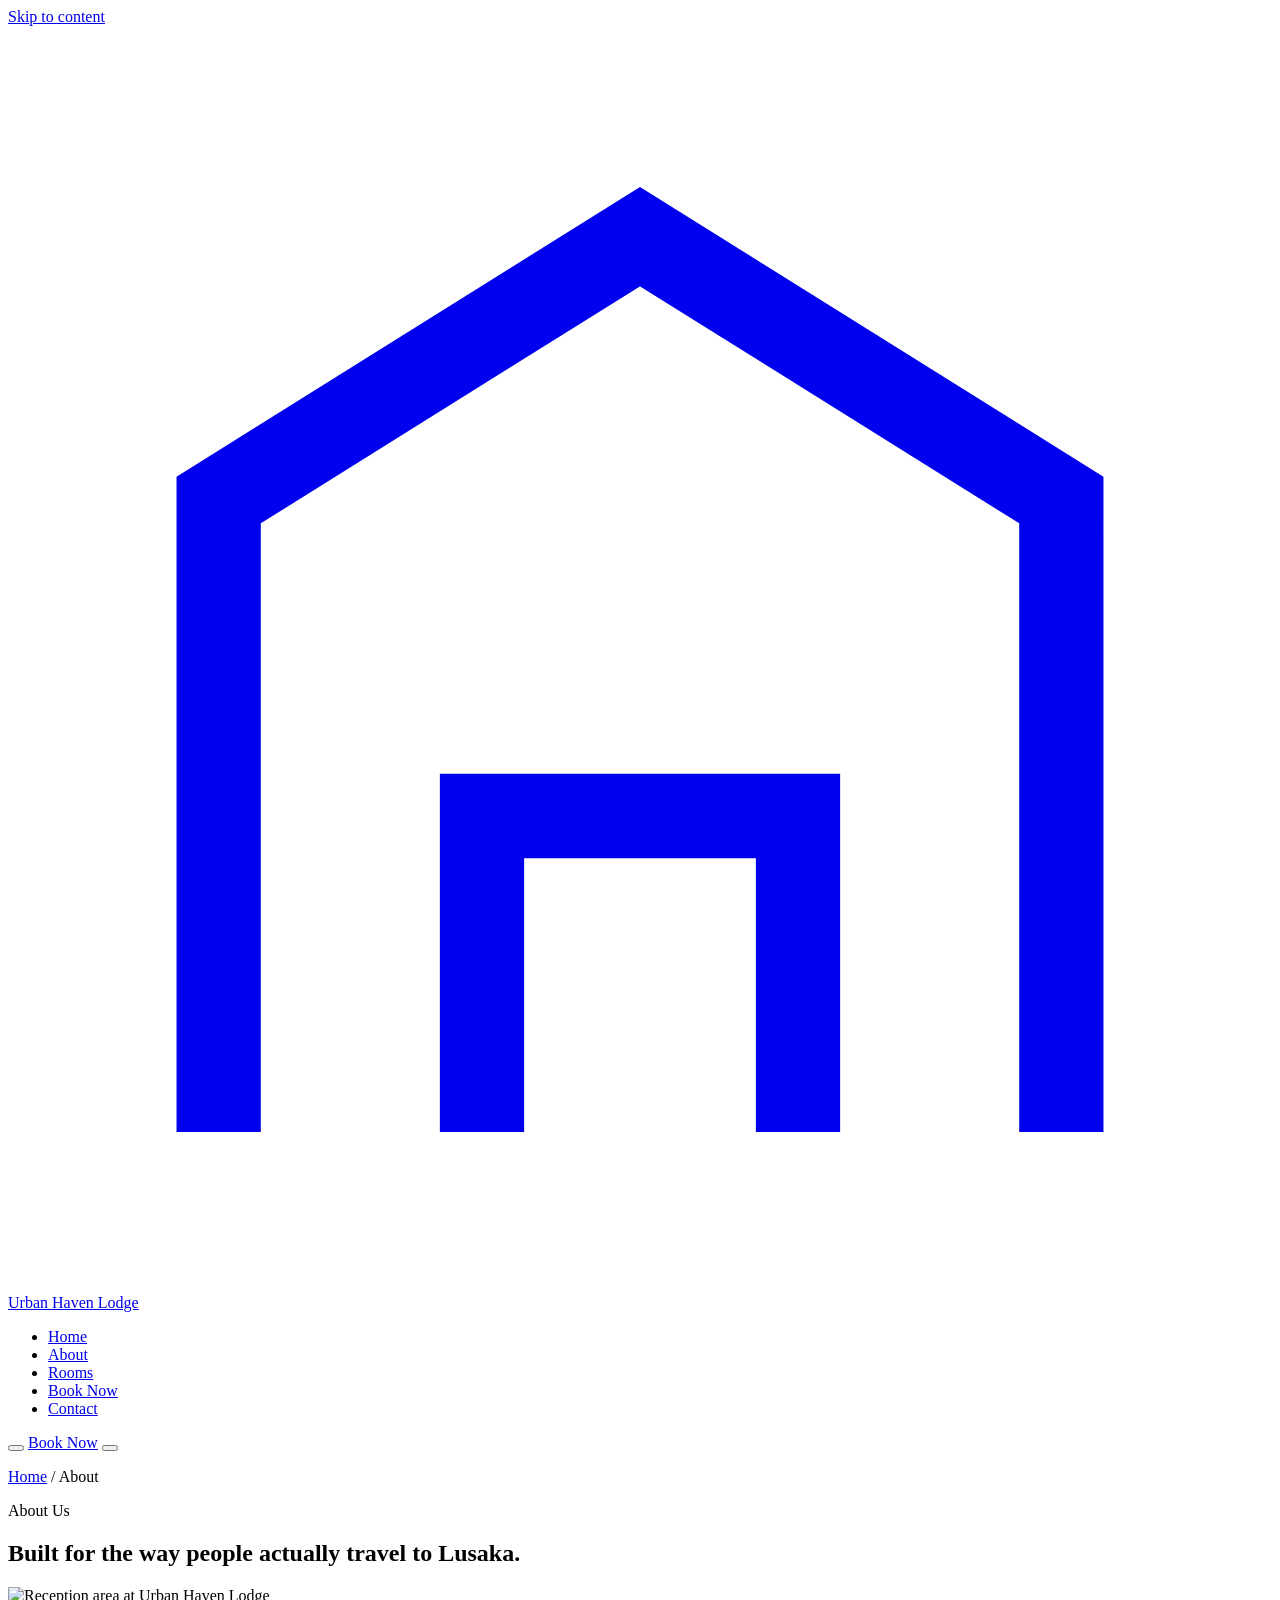
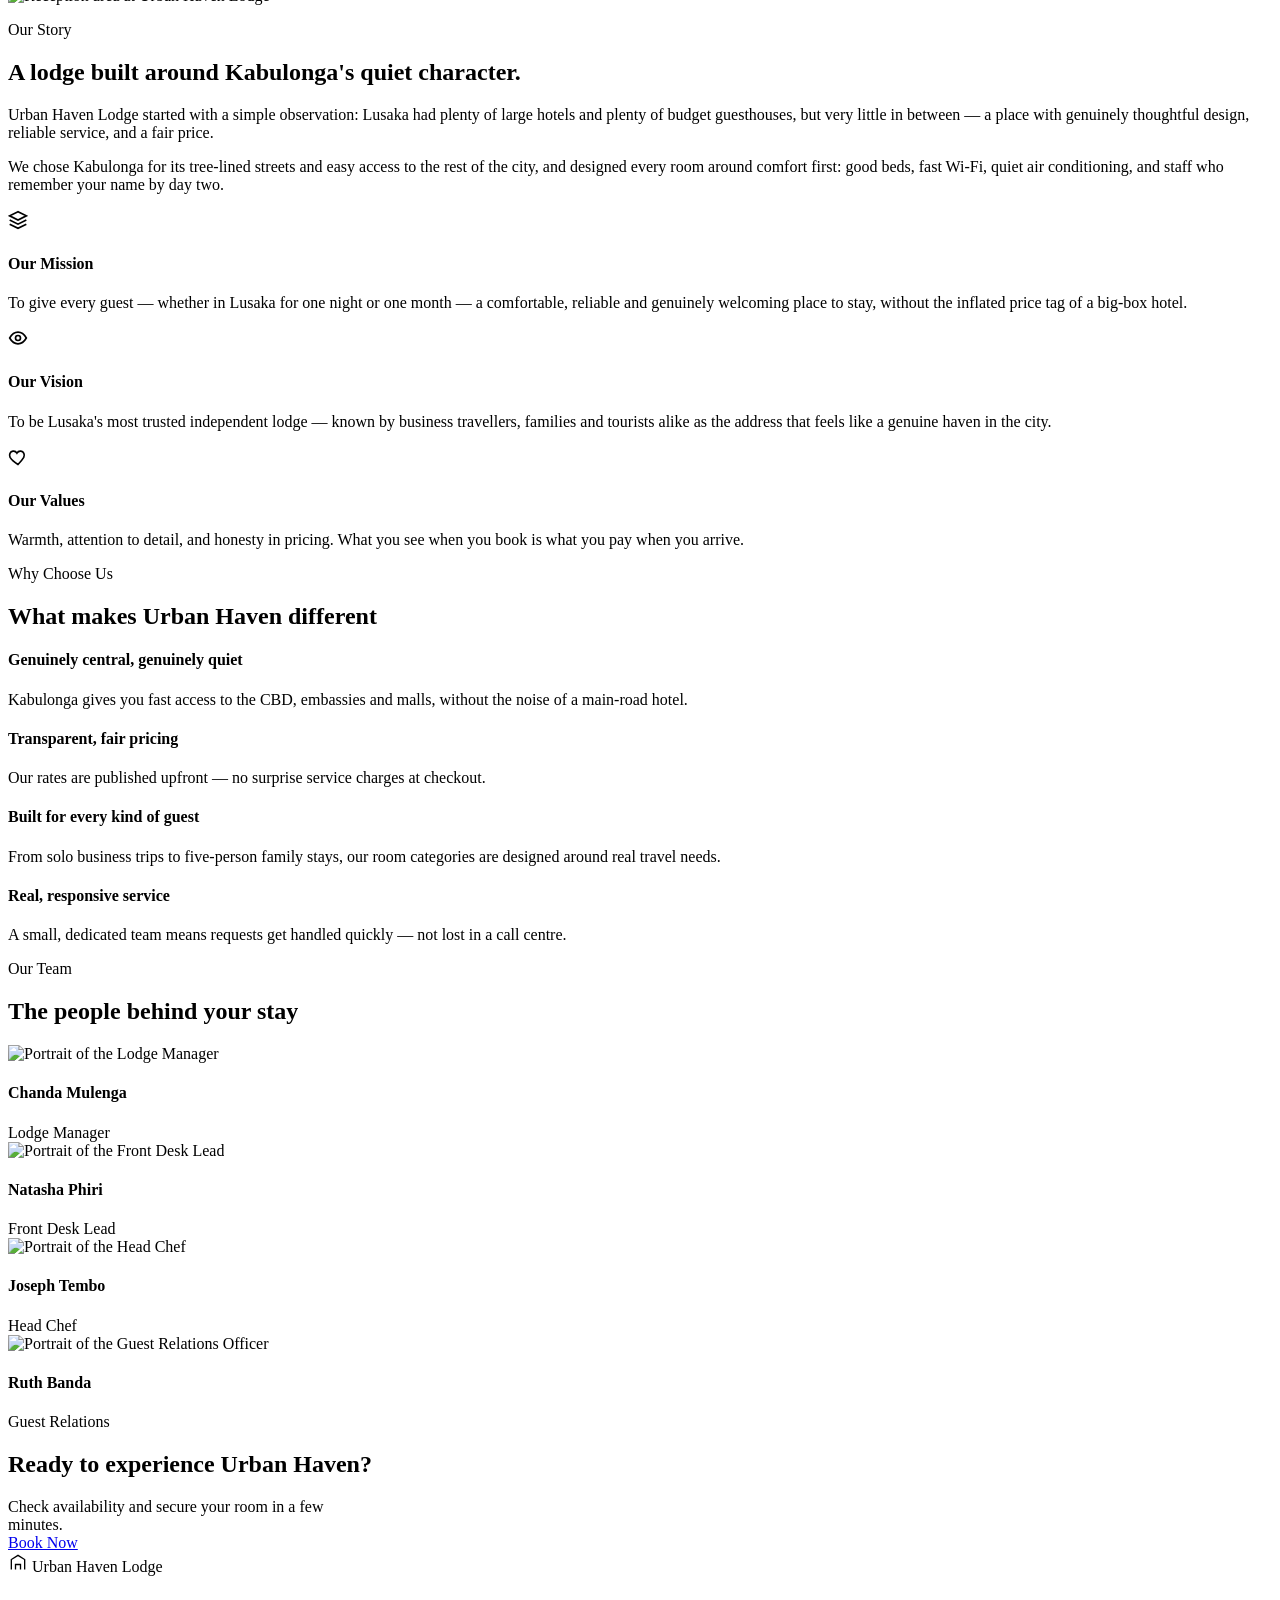
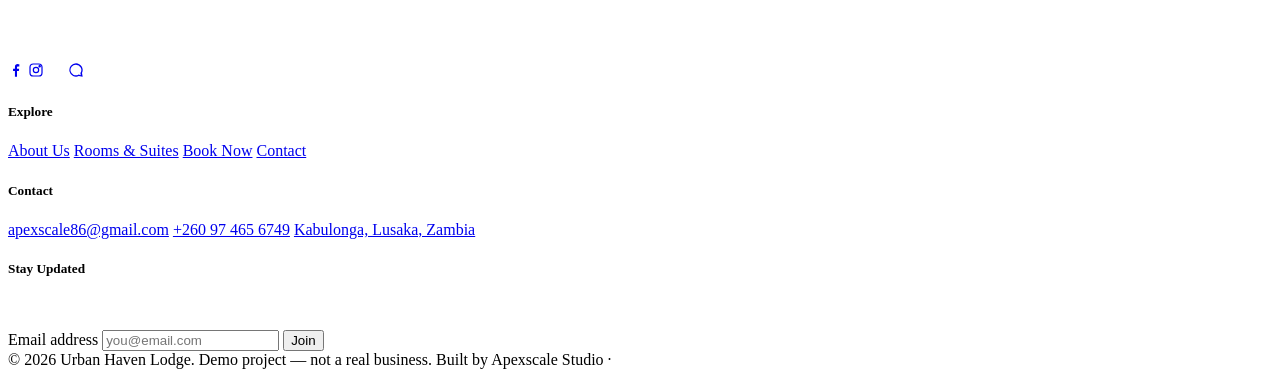
==== about.html @ 62dd9a3d "Add files via upload" ====
<!DOCTYPE html>
<html>

<head>
  <meta charset="UTF-8">
  <meta name="viewport" content="width=device-width, initial-scale=1">
  <title></title>
</head>

<body>
  
</body>

</html>
<!DOCTYPE html>
<html lang="en">
<head>
<meta charset="UTF-8">
<meta name="viewport" content="width=device-width, initial-scale=1.0">
<title>About Urban Haven Lodge — Our Story, Mission &amp; Team</title>
<meta name="description" content="Learn about Urban Haven Lodge's story, mission and the team behind our Kabulonga, Lusaka city lodge.">
<link rel="preconnect" href="https://fonts.googleapis.com">
<link href="https://fonts.googleapis.com/css2?family=Fraunces:opsz,wght@9..144,500;9..144,600;9..144,700&family=Inter:wght@400;500;600;700&family=JetBrains+Mono:wght@500&display=swap" rel="stylesheet">
<link rel="stylesheet" href="assets/css/style.css">
</head>
<body>
<div class="page-loader"><div class="loader-mark" aria-hidden="true"></div></div>
<a class="skip-link" href="#main">Skip to content</a>

<header class="site-header">
  <nav class="nav" aria-label="Primary">
    <a href="index.html" class="brand">
      <span class="brand-mark" aria-hidden="true"><svg viewBox="0 0 24 24" fill="none" stroke="currentColor" stroke-width="1.6"><path d="M4 21V9l8-5 8 5v12"/><path d="M9 21v-6h6v6"/></svg></span>
      Urban Haven Lodge
    </a>
    <ul class="nav-links" id="nav-links">
      <li><a href="index.html">Home</a></li>
      <li><a href="about.html" class="active">About</a></li>
      <li><a href="rooms.html">Rooms</a></li>
      <li><a href="booking.html">Book Now</a></li>
      <li><a href="contact.html">Contact</a></li>
    </ul>
    <div class="nav-actions">
      <button class="theme-toggle" aria-label="Toggle dark mode"></button>
      <a href="booking.html" class="btn btn-gold btn-sm">Book Now</a>
      <button class="nav-toggle" aria-label="Toggle menu" aria-expanded="false"></button>
    </div>
  </nav>
</header>

<main id="main">

  <section class="page-hero">
    <div class="container">
      <p class="breadcrumb"><a href="index.html">Home</a> / About</p>
      <p class="eyebrow">About Us</p>
      <h1>Built for the way people actually travel to Lusaka.</h1>
    </div>
  </section>

  <section class="section">
    <div class="container split">
      <img src="https://images.unsplash.com/photo-1611892440504-42a792e24d32?q=80&w=1200&auto=format&fit=crop" alt="Reception area at Urban Haven Lodge" loading="lazy">
      <div>
        <p class="eyebrow">Our Story</p>
        <h2>A lodge built around Kabulonga's quiet character.</h2>
        <div class="rule"></div>
        <p>Urban Haven Lodge started with a simple observation: Lusaka had plenty of large hotels and plenty of budget guesthouses, but very little in between — a place with genuinely thoughtful design, reliable service, and a fair price.</p>
        <p>We chose Kabulonga for its tree-lined streets and easy access to the rest of the city, and designed every room around comfort first: good beds, fast Wi-Fi, quiet air conditioning, and staff who remember your name by day two.</p>
      </div>
    </div>
  </section>

  <section class="section section-alt">
    <div class="container">
      <div class="grid-3">
        <div class="card-panel">
          <div class="amenity-icon"><svg width="20" height="20" viewBox="0 0 24 24" fill="none" stroke="currentColor" stroke-width="2"><path d="M12 2 2 7l10 5 10-5-10-5zM2 17l10 5 10-5M2 12l10 5 10-5"/></svg></div>
          <h4>Our Mission</h4>
          <p>To give every guest — whether in Lusaka for one night or one month — a comfortable, reliable and genuinely welcoming place to stay, without the inflated price tag of a big-box hotel.</p>
        </div>
        <div class="card-panel">
          <div class="amenity-icon"><svg width="20" height="20" viewBox="0 0 24 24" fill="none" stroke="currentColor" stroke-width="2"><circle cx="12" cy="12" r="3"/><path d="M2 12s4-7 10-7 10 7 10 7-4 7-10 7-10-7-10-7z"/></svg></div>
          <h4>Our Vision</h4>
          <p>To be Lusaka's most trusted independent lodge — known by business travellers, families and tourists alike as the address that feels like a genuine haven in the city.</p>
        </div>
        <div class="card-panel">
          <div class="amenity-icon"><svg width="20" height="20" viewBox="0 0 24 24" fill="none" stroke="currentColor" stroke-width="2"><path d="M12 21s-7-4.35-9.5-8.5C.9 9 2.6 5.5 6 5c2-.3 3.7.8 4.7 2.4C11.7 5.8 13.4 4.7 15.4 5c3.4.5 5.1 4 3.5 7.5C16.4 16.65 12 21 12 21z"/></svg></div>
          <h4>Our Values</h4>
          <p>Warmth, attention to detail, and honesty in pricing. What you see when you book is what you pay when you arrive.</p>
        </div>
      </div>
    </div>
  </section>

  <section class="section">
    <div class="container">
      <div class="section-head center">
        <p class="eyebrow">Why Choose Us</p>
        <h2>What makes Urban Haven different</h2>
      </div>
      <div class="value-list">
        <div class="amenity-item">
          <h4>Genuinely central, genuinely quiet</h4>
          <p>Kabulonga gives you fast access to the CBD, embassies and malls, without the noise of a main-road hotel.</p>
        </div>
        <div class="amenity-item">
          <h4>Transparent, fair pricing</h4>
          <p>Our rates are published upfront — no surprise service charges at checkout.</p>
        </div>
        <div class="amenity-item">
          <h4>Built for every kind of guest</h4>
          <p>From solo business trips to five-person family stays, our room categories are designed around real travel needs.</p>
        </div>
        <div class="amenity-item">
          <h4>Real, responsive service</h4>
          <p>A small, dedicated team means requests get handled quickly — not lost in a call centre.</p>
        </div>
      </div>
    </div>
  </section>

  <section class="section section-alt">
    <div class="container">
      <div class="section-head center">
        <p class="eyebrow">Our Team</p>
        <h2>The people behind your stay</h2>
      </div>
      <div class="grid-4">
        <div class="staff-card">
          <img class="staff-photo" src="https://images.unsplash.com/photo-1573496359142-b8d87734a5a2?q=80&w=500&auto=format&fit=crop" alt="Portrait of the Lodge Manager" loading="lazy">
          <h4>Chanda Mulenga</h4>
          <div class="staff-role">Lodge Manager</div>
        </div>
        <div class="staff-card">
          <img class="staff-photo" src="https://images.unsplash.com/photo-1580489944761-15a19d654956?q=80&w=500&auto=format&fit=crop" alt="Portrait of the Front Desk Lead" loading="lazy">
          <h4>Natasha Phiri</h4>
          <div class="staff-role">Front Desk Lead</div>
        </div>
        <div class="staff-card">
          <img class="staff-photo" src="https://images.unsplash.com/photo-1568602471122-7832951cc4c5?q=80&w=500&auto=format&fit=crop" alt="Portrait of the Head Chef" loading="lazy">
          <h4>Joseph Tembo</h4>
          <div class="staff-role">Head Chef</div>
        </div>
        <div class="staff-card">
          <img class="staff-photo" src="https://images.unsplash.com/photo-1544005313-94ddf0286df2?q=80&w=500&auto=format&fit=crop" alt="Portrait of the Guest Relations Officer" loading="lazy">
          <h4>Ruth Banda</h4>
          <div class="staff-role">Guest Relations</div>
        </div>
      </div>
    </div>
  </section>

  <section class="section">
    <div class="container text-center">
      <h2>Ready to experience Urban Haven?</h2>
      <p style="max-width:44ch; margin:0 auto var(--space-4);">Check availability and secure your room in a few minutes.</p>
      <a href="booking.html" class="btn btn-gold">Book Now</a>
    </div>
  </section>

</main>

<footer class="site-footer">
  <div class="container">
    <div class="footer-grid">
      <div>
        <div class="brand" style="margin-bottom:1rem;">
          <span class="brand-mark" aria-hidden="true"><svg viewBox="0 0 24 24" fill="none" stroke="currentColor" stroke-width="1.6" width="20" height="20"><path d="M4 21V9l8-5 8 5v12"/><path d="M9 21v-6h6v6"/></svg></span>
          Urban Haven Lodge
        </div>
        <p style="color:rgba(255,255,255,0.65); max-width:32ch;">A modern, elegant city lodge in Kabulonga, Lusaka — built for every kind of traveller.</p>
        <div class="social-row" aria-label="Social media">
          <a href="#" aria-label="Facebook"><svg width="16" height="16" viewBox="0 0 24 24" fill="currentColor"><path d="M13.5 22v-8.4h2.8l.4-3.3h-3.2V8.2c0-.95.27-1.6 1.63-1.6H17V3.5A22 22 0 0 0 14.5 3c-2.44 0-4.1 1.49-4.1 4.22V10.3H7.6v3.3h2.8V22h3.1z"/></svg></a>
          <a href="#" aria-label="Instagram"><svg width="16" height="16" viewBox="0 0 24 24" fill="none" stroke="currentColor" stroke-width="1.8"><rect x="3" y="3" width="18" height="18" rx="5"/><circle cx="12" cy="12" r="4"/><circle cx="17.5" cy="6.5" r="1"/></svg></a>
          <a href="#" aria-label="X (Twitter)"><svg width="16" height="16" viewBox="0 0 24 24" fill="currentColor"><path d="M4 4l16 16M20 4L4 20"/></svg></a>
          <a href="https://wa.me/260974656749" aria-label="WhatsApp"><svg width="16" height="16" viewBox="0 0 24 24" fill="currentColor"><path d="M12 2a10 10 0 1 0 4.2 19.1L22 22l-1-5.6A10 10 0 0 0 12 2zm0 2a8 8 0 0 1 6.8 12.2l-.2.3.6 3.2-3.3-.9-.3.2A8 8 0 1 1 12 4z"/></svg></a>
        </div>
      </div>
      <div>
        <h5>Explore</h5>
        <a href="about.html">About Us</a>
        <a href="rooms.html">Rooms &amp; Suites</a>
        <a href="booking.html">Book Now</a>
        <a href="contact.html">Contact</a>
      </div>
      <div>
        <h5>Contact</h5>
        <a href="mailto:apexscale86@gmail.com">apexscale86@gmail.com</a>
        <a href="tel:+260974656749">+260 97 465 6749</a>
        <a href="#">Kabulonga, Lusaka, Zambia</a>
      </div>
      <div>
        <h5>Stay Updated</h5>
        <p style="color:rgba(255,255,255,0.65); font-size:0.9rem;">Offers and lodge news, occasionally.</p>
        <form class="newsletter-form">
          <label class="hidden" for="newsletter-email">Email address</label>
          <input id="newsletter-email" type="email" name="email" placeholder="you@email.com" required>
          <button type="submit" class="btn btn-gold btn-sm">Join</button>
        </form>
      </div>
    </div>
    <div class="footer-bottom">
      <span>&copy; 2026 Urban Haven Lodge. Demo project — not a real business.</span>
      <span>Built by Apexscale Studio · <a href="admin.html" style="color:rgba(255,255,255,0.5);">Staff Login</a></span>
    </div>
  </div>
</footer>

<script src="https://cdn.jsdelivr.net/npm/@supabase/supabase-js@2/dist/umd/supabase.js"></script>
<script src="assets/js/data-store.js"></script>
<script src="assets/js/main.js"></script>
</body>
</html>
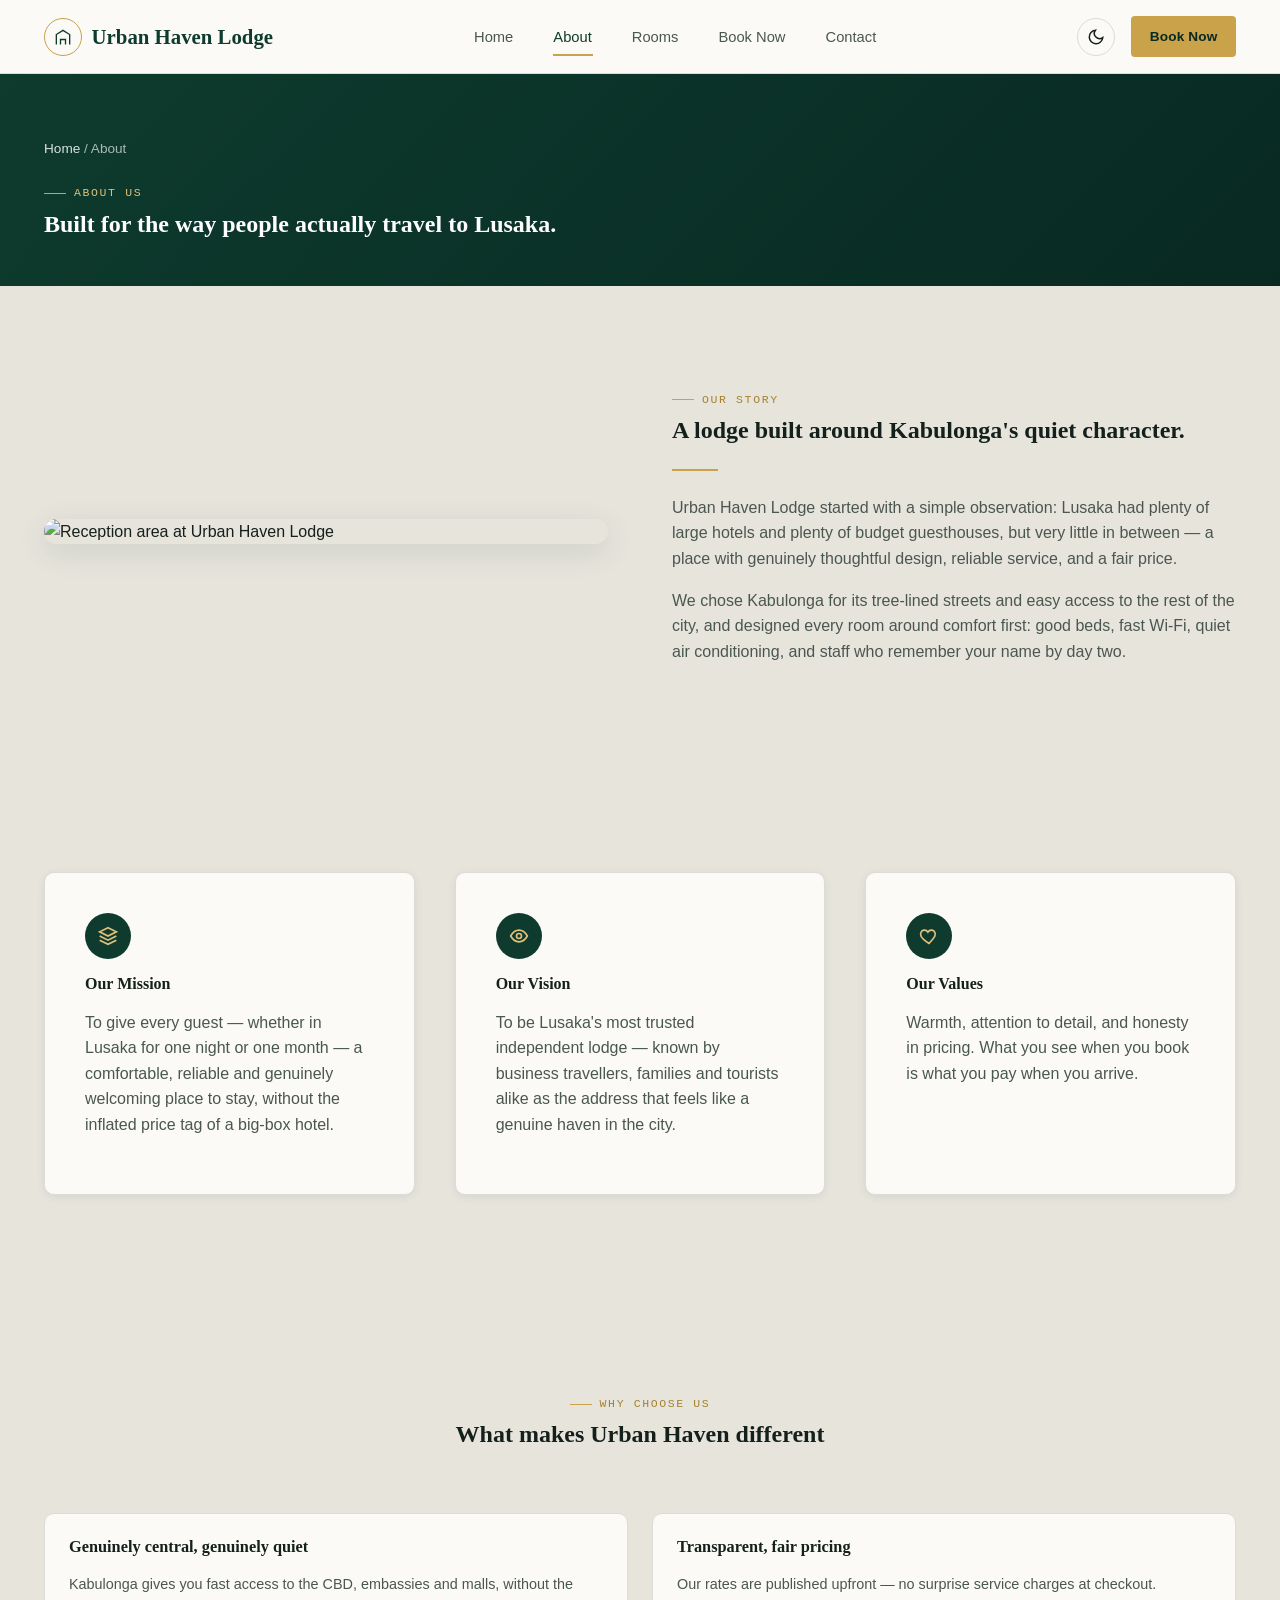
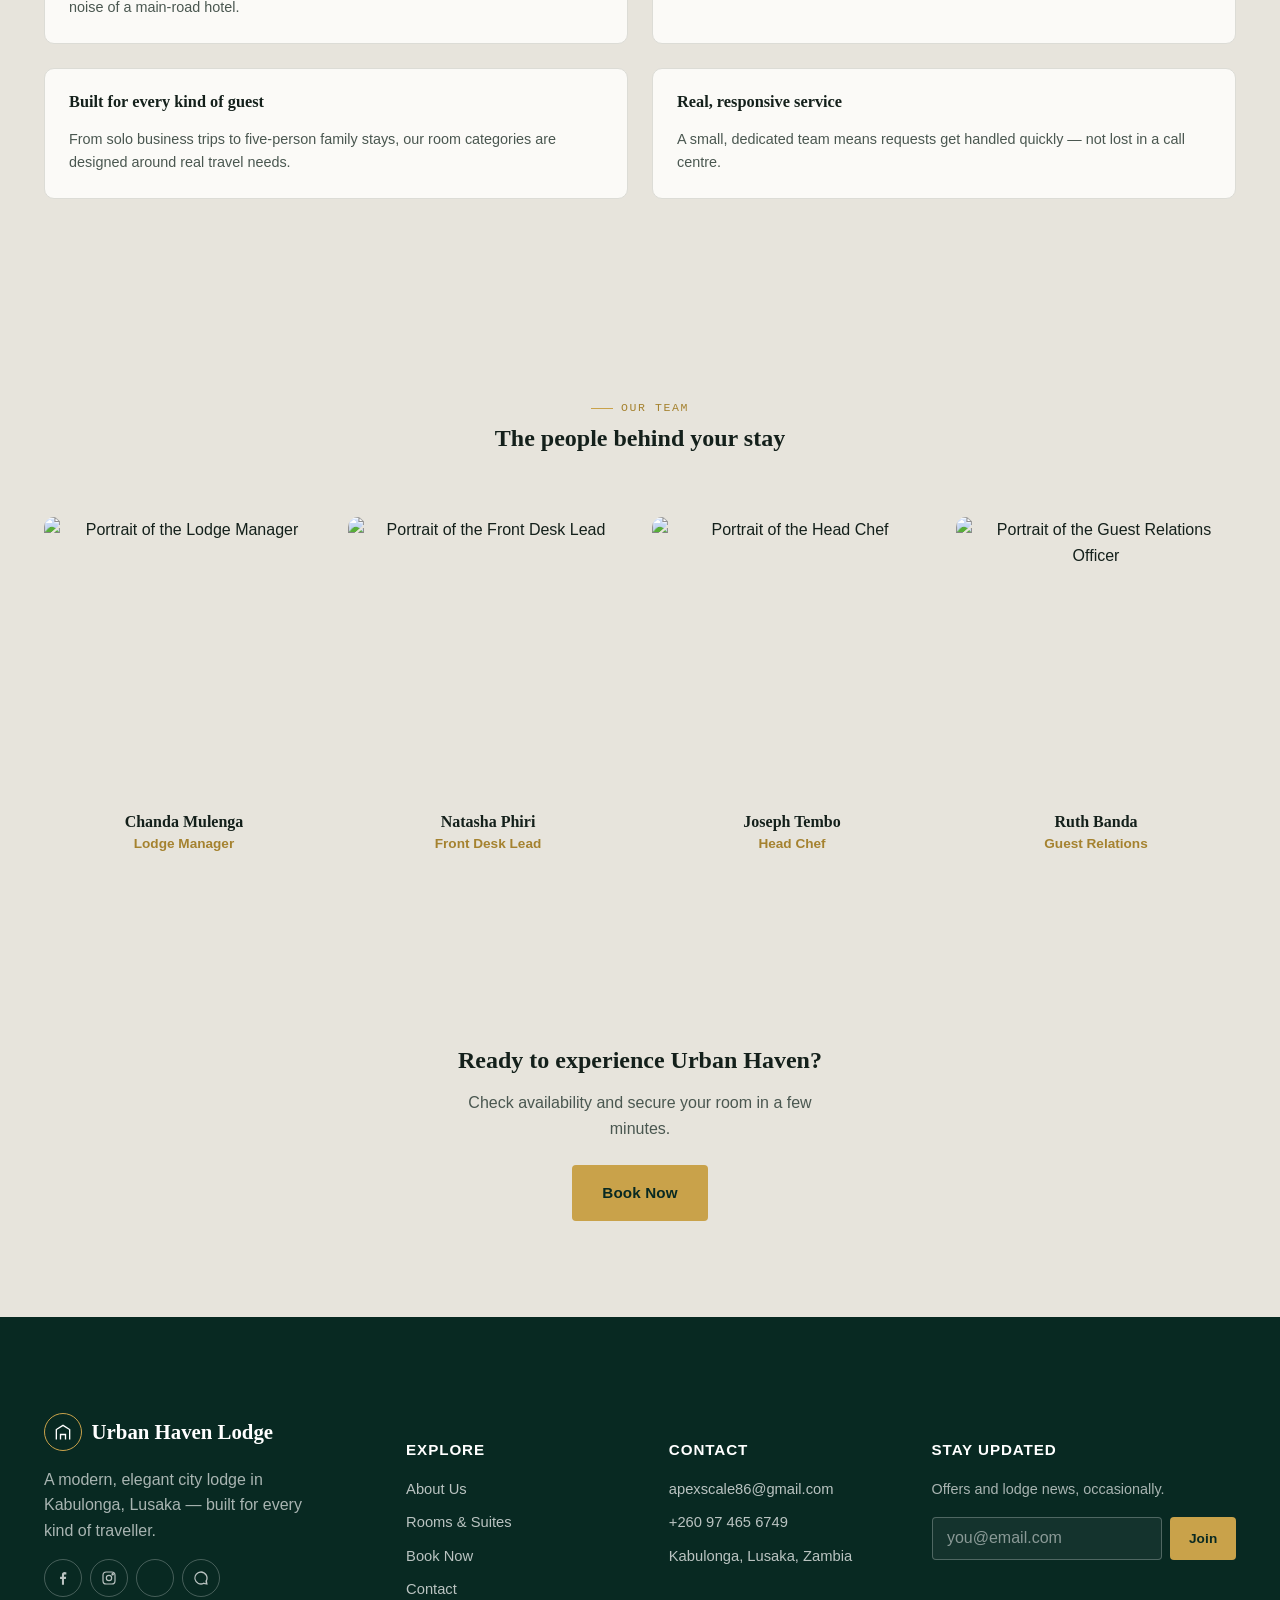
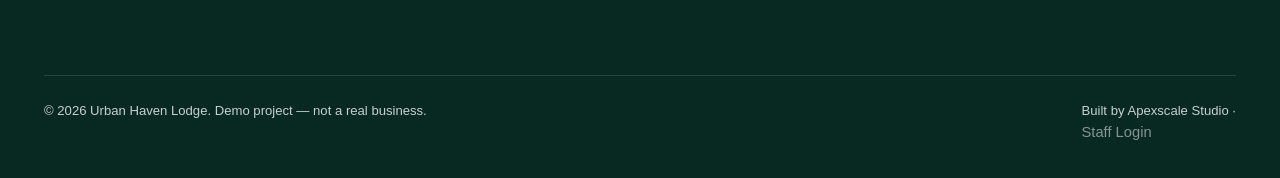
==== commit a1827a68: "Fix CSS file path case sensitivity Corrected the case of the CSS file path from 'css' to 'CSS'." ====
--- a/about.html
+++ b/about.html
@@ -21,7 +21,7 @@
 <meta name="description" content="Learn about Urban Haven Lodge's story, mission and the team behind our Kabulonga, Lusaka city lodge.">
 <link rel="preconnect" href="https://fonts.googleapis.com">
 <link href="https://fonts.googleapis.com/css2?family=Fraunces:opsz,wght@9..144,500;9..144,600;9..144,700&family=Inter:wght@400;500;600;700&family=JetBrains+Mono:wght@500&display=swap" rel="stylesheet">
-<link rel="stylesheet" href="assets/css/style.css">
+<link rel="stylesheet" href="assets/CSS/style.css">
 </head>
 <body>
 <div class="page-loader"><div class="loader-mark" aria-hidden="true"></div></div>
--- a/assets/CSS/style.css
+++ b/assets/CSS/style.css
@@ -0,0 +1,659 @@
+/* =========================================================================
+   URBAN HAVEN LODGE — CORE STYLESHEET
+   Design tokens: Deep Green / White / Gold / Light Gray
+   Typography: Fraunces (display) + Inter (body) + JetBrains Mono (data/labels)
+   ========================================================================= */
+
+:root {
+  /* --- Color tokens --- */
+  --color-primary: #0e3b2e;        /* deep green */
+  --color-primary-light: #16513f;
+  --color-primary-dark: #082922;
+  --color-secondary: #fbfaf7;      /* white (slightly warmed, not stark) */
+  --color-accent: #c9a24a;         /* gold */
+  --color-accent-light: #e0c07a;
+  --color-accent-dark: #a5822f;
+  --color-bg: #e7e4dc;             /* light gray, deepened */
+  --color-bg-alt: #dbd7cc;
+  --color-ink: #14201b;
+  --color-ink-soft: #4a5750;
+  --color-border: #dcdcd6;
+  --color-success: #2f7a4f;
+  --color-warning: #b9812f;
+  --color-danger: #a8402f;
+
+  /* --- Dark mode tokens (overridden below) --- */
+  --surface: var(--color-secondary);
+  --surface-alt: var(--color-bg);
+  --text: var(--color-ink);
+  --text-soft: var(--color-ink-soft);
+  --border: var(--color-border);
+
+  /* --- Type --- */
+  --font-display: 'Fraunces', Georgia, serif;
+  --font-body: 'Inter', -apple-system, BlinkMacSystemFont, sans-serif;
+  --font-mono: 'JetBrains Mono', ui-monospace, monospace;
+
+  /* --- Spacing scale --- */
+  --space-1: 0.25rem;
+  --space-2: 0.5rem;
+  --space-3: 1rem;
+  --space-4: 1.5rem;
+  --space-5: 2.5rem;
+  --space-6: 4rem;
+  --space-7: 6rem;
+
+  /* --- Misc --- */
+  --radius-sm: 4px;
+  --radius-md: 10px;
+  --radius-lg: 18px;
+  --shadow-sm: 0 2px 8px rgba(14, 59, 46, 0.08);
+  --shadow-md: 0 8px 30px rgba(14, 59, 46, 0.12);
+  --shadow-lg: 0 20px 60px rgba(14, 59, 46, 0.18);
+  --container: 1240px;
+  --transition: 220ms cubic-bezier(0.4, 0, 0.2, 1);
+}
+
+[data-theme="dark"] {
+  --surface: #10241d;
+  --surface-alt: #0b1b16;
+  --text: #eef2f0;
+  --text-soft: #b7c3bd;
+  --border: #1f3a30;
+  --color-bg: #0b1b16;
+  --color-bg-alt: #0e211a;
+}
+
+/* --- Reset --- */
+* , *::before, *::after { box-sizing: border-box; }
+html { scroll-behavior: smooth; }
+@media (prefers-reduced-motion: reduce) {
+  html { scroll-behavior: auto; }
+  * { animation-duration: 0.001ms !important; animation-iteration-count: 1 !important; transition-duration: 0.001ms !important; }
+}
+body {
+  margin: 0;
+  font-family: var(--font-body);
+  color: var(--text);
+  background: var(--color-bg);
+  line-height: 1.6;
+  -webkit-font-smoothing: antialiased;
+}
+img { max-width: 100%; display: block; }
+a { color: inherit; text-decoration: none; }
+ul { list-style: none; margin: 0; padding: 0; }
+button { font-family: inherit; cursor: pointer; }
+input, select, textarea { font-family: inherit; font-size: 1rem; }
+h1, h2, h3, h4 { font-family: var(--font-display); margin: 0 0 var(--space-3); line-height: 1.15; font-weight: 600; color: var(--text); }
+p { margin: 0 0 var(--space-3); color: var(--text-soft); }
+
+:focus-visible {
+  outline: 2px solid var(--color-accent);
+  outline-offset: 3px;
+}
+
+.container { max-width: var(--container); margin: 0 auto; padding: 0 var(--space-3); }
+.section { padding: var(--space-5) 0; }
+.section-alt { background: var(--surface-alt); }
+@media (min-width: 700px) {
+  .container { padding: 0 var(--space-4); }
+  .section { padding: var(--space-6) 0; }
+}
+@media (min-width: 1000px) {
+  .section { padding: var(--space-7) 0; }
+}
+.eyebrow {
+  font-family: var(--font-mono);
+  text-transform: uppercase;
+  letter-spacing: 0.14em;
+  font-size: 0.72rem;
+  color: var(--color-accent-dark);
+  display: inline-flex;
+  align-items: center;
+  gap: var(--space-2);
+  margin-bottom: var(--space-2);
+}
+.eyebrow::before {
+  content: "";
+  width: 22px;
+  height: 1px;
+  background: var(--color-accent);
+  display: inline-block;
+}
+.section-head { max-width: 640px; margin-bottom: var(--space-6); }
+.section-head.center { margin-left: auto; margin-right: auto; text-align: center; }
+
+/* --- Buttons --- */
+.btn {
+  display: inline-flex;
+  align-items: center;
+  justify-content: center;
+  gap: var(--space-2);
+  padding: 0.9rem 1.8rem;
+  border-radius: var(--radius-sm);
+  border: 1px solid transparent;
+  font-weight: 600;
+  font-size: 0.95rem;
+  letter-spacing: 0.01em;
+  transition: transform var(--transition), background var(--transition), color var(--transition), border-color var(--transition);
+  white-space: nowrap;
+}
+.btn:hover { transform: translateY(-2px); }
+.btn-gold {
+  background: var(--color-accent);
+  color: var(--color-primary-dark);
+}
+.btn-gold:hover { background: var(--color-accent-light); }
+.btn-outline {
+  background: transparent;
+  border-color: currentColor;
+  color: inherit;
+}
+.btn-outline:hover { background: var(--color-secondary); color: var(--color-primary-dark); }
+.btn-primary {
+  background: var(--color-primary);
+  color: var(--color-secondary);
+}
+.btn-primary:hover { background: var(--color-primary-light); }
+.btn-block { width: 100%; }
+.btn-sm { padding: 0.55rem 1.1rem; font-size: 0.85rem; }
+.btn:disabled { opacity: 0.5; cursor: not-allowed; transform: none; }
+
+/* =========================================================================
+   HEADER / NAV
+   ========================================================================= */
+.site-header {
+  position: sticky;
+  top: 0;
+  z-index: 100;
+  background: var(--surface);
+  border-bottom: 1px solid var(--border);
+}
+.nav {
+  display: flex;
+  align-items: center;
+  justify-content: space-between;
+  padding: var(--space-3) var(--space-4);
+  max-width: var(--container);
+  margin: 0 auto;
+}
+.brand {
+  display: flex;
+  align-items: center;
+  gap: 0.6rem;
+  font-family: var(--font-display);
+  font-size: 1.3rem;
+  font-weight: 600;
+  color: var(--color-primary);
+}
+[data-theme="dark"] .brand { color: var(--color-accent-light); }
+.brand-mark {
+  width: 38px; height: 38px;
+  border-radius: 50%;
+  border: 1.5px solid var(--color-accent);
+  display: flex; align-items: center; justify-content: center;
+}
+.brand-mark svg { width: 20px; height: 20px; }
+
+/* Mobile default: full-screen slide-in panel, hidden until toggled */
+.nav-links {
+  position: fixed;
+  inset: 64px 0 0 0;
+  background: var(--surface);
+  display: flex;
+  flex-direction: column;
+  align-items: flex-start;
+  padding: var(--space-5) var(--space-4);
+  gap: var(--space-4);
+  transform: translateX(100%);
+  transition: transform var(--transition);
+  border-top: 1px solid var(--border);
+  height: calc(100vh - 64px);
+  overflow-y: auto;
+}
+.nav-links.open { transform: translateX(0); }
+.nav-links a {
+  font-size: 1.05rem;
+  font-weight: 500;
+  color: var(--text-soft);
+  position: relative;
+  padding: 0.3rem 0;
+  transition: color var(--transition);
+}
+.nav-links a:hover, .nav-links a.active { color: var(--color-primary); }
+[data-theme="dark"] .nav-links a:hover, [data-theme="dark"] .nav-links a.active { color: var(--color-accent-light); }
+.nav-links a.active::after {
+  content: "";
+  position: absolute; left: 0; bottom: -6px;
+  width: 40px; height: 2px;
+  background: var(--color-accent);
+}
+.nav-actions { display: flex; align-items: center; gap: var(--space-2); }
+.theme-toggle {
+  background: none; border: 1px solid var(--border); border-radius: 50%;
+  width: 38px; height: 38px; display: flex; align-items: center; justify-content: center;
+  color: var(--text); flex-shrink: 0;
+}
+.nav-toggle {
+  display: block;
+  background: none; border: none;
+  width: 26px; height: 20px; position: relative; flex-shrink: 0;
+}
+.nav-toggle span, .nav-toggle::before, .nav-toggle::after {
+  content: ""; position: absolute; left: 0; width: 100%; height: 2px; background: var(--text); transition: var(--transition);
+}
+.nav-toggle::before { top: 0; }
+.nav-toggle span { top: 9px; }
+.nav-toggle::after { top: 18px; }
+.nav-toggle.open::before { transform: translateY(9px) rotate(45deg); }
+.nav-toggle.open::after { transform: translateY(-9px) rotate(-45deg); }
+.nav-toggle.open span { opacity: 0; }
+
+/* Desktop / tablet-landscape: inline row nav, toggle hidden */
+@media (min-width: 900px) {
+  .nav-links {
+    position: static;
+    inset: auto;
+    display: flex;
+    flex-direction: row;
+    align-items: center;
+    gap: var(--space-5);
+    padding: 0;
+    border-top: none;
+    height: auto;
+    overflow: visible;
+    transform: none;
+    background: transparent;
+  }
+  .nav-links a { font-size: 0.92rem; }
+  .nav-actions { gap: var(--space-3); }
+  .nav-toggle { display: none; }
+}
+
+/* =========================================================================
+   HERO
+   ========================================================================= */
+.hero {
+  position: relative;
+  min-height: 100svh;
+  display: flex;
+  align-items: flex-end;
+  color: var(--color-secondary);
+  background: linear-gradient(180deg, rgba(8,41,34,0.35) 0%, rgba(8,41,34,0.55) 55%, rgba(8,41,34,0.92) 100%), var(--hero-img) center/cover no-repeat;
+}
+.hero-inner {
+  max-width: var(--container);
+  margin: 0 auto;
+  width: 100%;
+  padding: var(--space-5) var(--space-3) var(--space-6);
+  display: grid;
+  grid-template-columns: 1fr;
+  gap: var(--space-5);
+  align-items: end;
+}
+.hero-eyebrow {
+  font-family: var(--font-mono);
+  letter-spacing: 0.14em;
+  text-transform: uppercase;
+  font-size: 0.68rem;
+  color: var(--color-accent-light);
+  border-left: 2px solid var(--color-accent);
+  padding-left: var(--space-3);
+  margin-bottom: var(--space-3);
+}
+.hero h1 {
+  font-size: clamp(2rem, 8vw, 4rem);
+  color: var(--color-secondary);
+  margin-bottom: var(--space-3);
+  max-width: 14ch;
+}
+.hero p { color: rgba(255,255,255,0.82); max-width: 44ch; font-size: 1rem; }
+.hero-ctas { display: flex; gap: var(--space-3); margin-top: var(--space-4); flex-wrap: wrap; }
+.hero-ctas .btn { flex: 1 1 auto; }
+.hero-stats {
+  display: flex; flex-direction: row; flex-wrap: wrap; gap: var(--space-4) var(--space-6);
+  border-top: 1px solid rgba(255,255,255,0.25);
+  padding-top: var(--space-4);
+}
+.hero-stat .num { font-family: var(--font-display); font-size: 1.6rem; color: var(--color-accent-light); display: block; }
+.hero-stat .label { font-size: 0.78rem; color: rgba(255,255,255,0.72); }
+
+@media (min-width: 700px) {
+  .hero-inner { padding: var(--space-6) var(--space-4) var(--space-7); }
+  .hero-ctas .btn { flex: 0 0 auto; }
+  .hero-stat .num { font-size: 1.8rem; }
+}
+@media (min-width: 900px) {
+  .hero-inner { grid-template-columns: 1.4fr 1fr; gap: var(--space-6); }
+  .hero-eyebrow { font-size: 0.75rem; }
+  .hero p { font-size: 1.08rem; }
+  .hero-stats {
+    flex-direction: column; flex-wrap: nowrap; gap: var(--space-4);
+    border-top: none; border-left: 1px solid rgba(255,255,255,0.25);
+    padding-top: 0; padding-left: var(--space-5);
+  }
+  .hero-stat .num { font-size: 2rem; }
+}
+
+/* =========================================================================
+   INTRO / SPLIT
+   ========================================================================= */
+.split {
+  display: grid;
+  grid-template-columns: 1fr;
+  gap: var(--space-4);
+  align-items: center;
+}
+.split img { border-radius: var(--radius-lg); box-shadow: var(--shadow-md); order: -1; }
+.split .rule {
+  width: 46px; height: 2px; background: var(--color-accent); margin: var(--space-4) 0;
+}
+@media (min-width: 800px) {
+  .split { grid-template-columns: 1fr 1fr; gap: var(--space-6); }
+  .split img { order: 0; }
+}
+
+/* =========================================================================
+   CARDS — ROOMS
+   ========================================================================= */
+.grid-3 { display: grid; grid-template-columns: 1fr; gap: var(--space-4); }
+.grid-4 { display: grid; grid-template-columns: 1fr; gap: var(--space-4); }
+@media (min-width: 560px) {
+  .grid-3, .grid-4 { grid-template-columns: repeat(2, 1fr); }
+}
+@media (min-width: 1000px) {
+  .grid-3 { grid-template-columns: repeat(3, 1fr); gap: var(--space-5); }
+  .grid-4 { grid-template-columns: repeat(4, 1fr); }
+}
+
+.room-card {
+  background: var(--surface);
+  border-radius: var(--radius-md);
+  overflow: hidden;
+  border: 1px solid var(--border);
+  box-shadow: var(--shadow-sm);
+  transition: box-shadow var(--transition), transform var(--transition);
+  display: flex;
+  flex-direction: column;
+}
+.room-card:hover { box-shadow: var(--shadow-md); transform: translateY(-4px); }
+.room-media { position: relative; aspect-ratio: 4/3; overflow: hidden; }
+.room-media img { width: 100%; height: 100%; object-fit: cover; transition: transform 400ms ease; }
+.room-card:hover .room-media img { transform: scale(1.06); }
+.badge {
+  position: absolute; top: var(--space-3); left: var(--space-3);
+  font-family: var(--font-mono); font-size: 0.68rem; text-transform: uppercase; letter-spacing: 0.06em;
+  padding: 0.35rem 0.7rem; border-radius: 999px; background: rgba(14,59,46,0.9); color: #fff;
+}
+.badge.available { background: rgba(47,122,79,0.92); }
+.badge.limited { background: rgba(185,129,47,0.92); }
+.badge.full { background: rgba(168,64,47,0.92); }
+.room-body { padding: var(--space-4); display: flex; flex-direction: column; gap: var(--space-2); flex: 1; }
+.room-price { font-family: var(--font-display); font-size: 1.4rem; color: var(--color-primary); }
+[data-theme="dark"] .room-price { color: var(--color-accent-light); }
+.room-price span { font-family: var(--font-body); font-size: 0.78rem; color: var(--text-soft); font-weight: 400; }
+.room-meta { display: flex; gap: var(--space-4); font-size: 0.82rem; color: var(--text-soft); margin: var(--space-2) 0; }
+.room-meta span { display: flex; align-items: center; gap: 0.35rem; }
+.amenity-tags { display: flex; flex-wrap: wrap; gap: 0.4rem; margin-bottom: var(--space-3); }
+.amenity-tags span {
+  font-size: 0.72rem; padding: 0.25rem 0.6rem; border-radius: 999px; background: var(--surface-alt); color: var(--text-soft); border: 1px solid var(--border);
+}
+.room-actions { margin-top: auto; display: flex; gap: var(--space-2); }
+
+/* =========================================================================
+   AMENITIES
+   ========================================================================= */
+.amenity-item {
+  padding: var(--space-4); background: var(--surface); border-radius: var(--radius-md); border: 1px solid var(--border);
+  text-align: left;
+}
+.amenity-icon {
+  width: 46px; height: 46px; border-radius: 50%; background: var(--color-primary); color: var(--color-accent-light);
+  display: flex; align-items: center; justify-content: center; margin-bottom: var(--space-3);
+}
+.amenity-item h4 { font-size: 1.02rem; }
+.amenity-item p { font-size: 0.9rem; margin: 0; }
+
+/* =========================================================================
+   TESTIMONIALS
+   ========================================================================= */
+.testimonial-slider { position: relative; max-width: 760px; margin: 0 auto; text-align: center; }
+.testimonial-slide { display: none; }
+.testimonial-slide.active { display: block; animation: fadeIn 500ms ease; }
+@keyframes fadeIn { from { opacity: 0; transform: translateY(8px);} to {opacity:1; transform:none;} }
+.testimonial-quote { font-family: var(--font-display); font-size: 1.4rem; color: var(--text); margin-bottom: var(--space-4); }
+.testimonial-author { font-weight: 600; color: var(--color-primary); }
+[data-theme="dark"] .testimonial-author { color: var(--color-accent-light); }
+.testimonial-role { font-size: 0.85rem; color: var(--text-soft); }
+.stars { color: var(--color-accent); margin-bottom: var(--space-3); letter-spacing: 0.15em; }
+.slider-dots { display: flex; justify-content: center; gap: 0.5rem; margin-top: var(--space-5); }
+.slider-dots button {
+  width: 9px; height: 9px; border-radius: 50%; border: none; background: var(--border);
+}
+.slider-dots button.active { background: var(--color-accent); }
+
+/* =========================================================================
+   ATTRACTIONS
+   ========================================================================= */
+.attraction-card { position: relative; border-radius: var(--radius-md); overflow: hidden; aspect-ratio: 3/4; }
+.attraction-card img { width: 100%; height: 100%; object-fit: cover; }
+.attraction-overlay {
+  position: absolute; inset: 0; background: linear-gradient(0deg, rgba(8,41,34,0.88), rgba(8,41,34,0) 55%);
+  display: flex; flex-direction: column; justify-content: flex-end; padding: var(--space-4); color: #fff;
+}
+.attraction-overlay h4 { color: #fff; margin-bottom: 0.2rem; }
+.attraction-overlay span { font-size: 0.8rem; color: rgba(255,255,255,0.8); }
+
+/* =========================================================================
+   MAP
+   ========================================================================= */
+.map-placeholder {
+  border-radius: var(--radius-md); overflow: hidden; border: 1px solid var(--border);
+  aspect-ratio: 16/7; position: relative; background: var(--surface-alt);
+}
+.map-placeholder iframe { width: 100%; height: 100%; border: 0; filter: grayscale(0.15); }
+.map-pin {
+  position: absolute; top: 50%; left: 50%; transform: translate(-50%,-100%);
+  color: var(--color-accent-dark); pointer-events: none;
+}
+
+/* =========================================================================
+   FOOTER
+   ========================================================================= */
+.site-footer { background: var(--color-primary-dark); color: rgba(255,255,255,0.78); padding: var(--space-7) 0 var(--space-4); }
+.footer-grid { display: grid; grid-template-columns: 1fr; gap: var(--space-5); }
+.site-footer h5 { color: #fff; font-family: var(--font-body); font-size: 0.95rem; text-transform: uppercase; letter-spacing: 0.06em; margin-bottom: var(--space-3); }
+.site-footer a { color: rgba(255,255,255,0.72); font-size: 0.92rem; display: block; margin-bottom: 0.6rem; transition: color var(--transition); }
+.site-footer a:hover { color: var(--color-accent-light); }
+.site-footer .brand { color: #fff; }
+.footer-bottom { border-top: 1px solid rgba(255,255,255,0.12); margin-top: var(--space-6); padding-top: var(--space-4); display: flex; justify-content: space-between; flex-wrap: wrap; gap: var(--space-3); font-size: 0.82rem; }
+.social-row { display: flex; gap: var(--space-2); }
+.social-row a {
+  width: 38px; height: 38px; border-radius: 50%; border: 1px solid rgba(255,255,255,0.25);
+  display: flex; align-items: center; justify-content: center; margin: 0;
+}
+.social-row a:hover { border-color: var(--color-accent); background: rgba(201,162,74,0.1); }
+.newsletter-form { display: flex; gap: 0.5rem; margin-top: var(--space-2); }
+.newsletter-form input {
+  flex: 1; padding: 0.7rem 0.9rem; border-radius: var(--radius-sm); border: 1px solid rgba(255,255,255,0.25);
+  background: rgba(255,255,255,0.05); color: #fff;
+}
+.newsletter-form input::placeholder { color: rgba(255,255,255,0.5); }
+
+@media (min-width: 560px) { .footer-grid { grid-template-columns: 1fr 1fr; } }
+@media (min-width: 900px) { .footer-grid { grid-template-columns: 1.5fr 1fr 1fr 1.2fr; gap: var(--space-6); } }
+
+/* =========================================================================
+   PAGE HEADER (interior pages)
+   ========================================================================= */
+.page-hero {
+  padding: var(--space-6) 0 var(--space-5);
+  background: linear-gradient(135deg, var(--color-primary) 0%, var(--color-primary-dark) 100%);
+  color: #fff;
+}
+.page-hero .eyebrow { color: var(--color-accent-light); }
+.page-hero h1 { color: #fff; margin-bottom: var(--space-2); }
+.breadcrumb { font-size: 0.85rem; color: rgba(255,255,255,0.65); }
+.breadcrumb a { color: rgba(255,255,255,0.85); }
+
+/* =========================================================================
+   FORMS (shared: contact, booking)
+   ========================================================================= */
+.form-grid { display: grid; grid-template-columns: 1fr; gap: var(--space-3); }
+@media (min-width: 700px) { .form-grid { grid-template-columns: 1fr 1fr; gap: var(--space-4); } }
+.form-group { display: flex; flex-direction: column; gap: 0.4rem; }
+.form-group.full { grid-column: 1 / -1; }
+.form-group label { font-size: 0.85rem; font-weight: 600; color: var(--text); }
+.form-group .hint { font-size: 0.78rem; color: var(--text-soft); }
+.form-group input, .form-group select, .form-group textarea {
+  padding: 0.8rem 0.9rem; border: 1px solid var(--border); border-radius: var(--radius-sm);
+  background: var(--surface); color: var(--text); transition: border-color var(--transition);
+}
+.form-group input:focus, .form-group select:focus, .form-group textarea:focus {
+  border-color: var(--color-accent); outline: none;
+}
+.form-group input.error, .form-group select.error, .form-group textarea.error { border-color: var(--color-danger); }
+.field-error { font-size: 0.78rem; color: var(--color-danger); display: none; }
+.field-error.show { display: block; }
+textarea { resize: vertical; min-height: 100px; }
+
+/* =========================================================================
+   BOOKING PAGE SPECIFIC
+   ========================================================================= */
+.booking-layout { display: grid; grid-template-columns: 1fr; gap: var(--space-4); align-items: start; }
+@media (min-width: 960px) { .booking-layout { grid-template-columns: 1.6fr 1fr; gap: var(--space-6); } }
+.booking-steps { display: flex; gap: var(--space-3); margin-bottom: var(--space-5); flex-wrap: wrap; }
+.step-pill {
+  display: flex; align-items: center; gap: 0.5rem; font-size: 0.85rem; color: var(--text-soft);
+  padding: 0.5rem 0.9rem; border-radius: 999px; border: 1px solid var(--border);
+}
+.step-pill .num { width: 20px; height: 20px; border-radius: 50%; background: var(--border); color: var(--text); font-size: 0.72rem; display: flex; align-items: center; justify-content: center; }
+.step-pill.active { border-color: var(--color-accent); color: var(--color-primary); }
+.step-pill.active .num { background: var(--color-accent); color: #fff; }
+.card-panel { background: var(--surface); border: 1px solid var(--border); border-radius: var(--radius-md); padding: var(--space-4); box-shadow: var(--shadow-sm); }
+@media (min-width: 700px) { .card-panel { padding: var(--space-5); } }
+.summary-panel { position: static; }
+@media (min-width: 960px) { .summary-panel { position: sticky; top: 96px; } }
+.summary-row { display: flex; justify-content: space-between; padding: 0.6rem 0; border-bottom: 1px dashed var(--border); font-size: 0.92rem; }
+.summary-row.total { font-weight: 700; font-size: 1.1rem; border-bottom: none; padding-top: var(--space-3); }
+.summary-row .val { color: var(--text); font-weight: 600; }
+.room-thumb-row { display: flex; gap: var(--space-3); align-items: center; margin-bottom: var(--space-4); }
+.room-thumb-row img { width: 84px; height: 64px; object-fit: cover; border-radius: var(--radius-sm); }
+
+.status-tag { font-size: 0.72rem; font-family: var(--font-mono); text-transform: uppercase; padding: 0.3rem 0.7rem; border-radius: 999px; letter-spacing: 0.04em; }
+.status-pending { background: #fbf0dd; color: var(--color-warning); }
+.status-confirmed { background: #e3f2e7; color: var(--color-success); }
+.status-cancelled { background: #fbe6e2; color: var(--color-danger); }
+.status-checked_in { background: #e2edfb; color: #2f5f9b; }
+.status-checked_out { background: #ece7f5; color: #6a4fa1; }
+
+.confirmation-box { text-align: center; max-width: 640px; margin: 0 auto; }
+.confirmation-icon { width: 84px; height: 84px; border-radius: 50%; background: var(--color-primary); color: var(--color-accent-light); display: flex; align-items: center; justify-content: center; margin: 0 auto var(--space-4); }
+.ref-code { font-family: var(--font-mono); font-size: 1.6rem; letter-spacing: 0.08em; color: var(--color-primary); background: var(--surface-alt); padding: var(--space-3) var(--space-4); border-radius: var(--radius-sm); display: inline-block; margin: var(--space-3) 0; }
+[data-theme="dark"] .ref-code { color: var(--color-accent-light); }
+
+/* --- Availability calendar --- */
+.mini-calendar { display: grid; grid-template-columns: repeat(7, 1fr); gap: 4px; text-align: center; font-size: 0.8rem; }
+.mini-calendar .dow { color: var(--text-soft); font-weight: 600; padding-bottom: 0.4rem; }
+.mini-calendar .day { padding: 0.5rem 0; border-radius: var(--radius-sm); background: var(--surface-alt); cursor: default; }
+.mini-calendar .day.booked { background: #fbe6e2; color: var(--color-danger); text-decoration: line-through; }
+.mini-calendar .day.free { background: #e3f2e7; color: var(--color-success); }
+.mini-calendar .day.blank { background: transparent; }
+
+/* =========================================================================
+   ROOM DETAIL + GALLERY (Rooms page)
+   ========================================================================= */
+.room-detail { display: grid; grid-template-columns: 1fr; gap: var(--space-5); padding: var(--space-5) 0; border-bottom: 1px solid var(--border); scroll-margin-top: 90px; }
+.room-detail:last-child { border-bottom: none; }
+@media (min-width: 960px) { .room-detail { grid-template-columns: 1.1fr 0.9fr; gap: var(--space-6); align-items: start; } }
+
+.gallery-main { position: relative; border-radius: var(--radius-md); overflow: hidden; aspect-ratio: 16/11; margin-bottom: var(--space-2); }
+.gallery-main img { width: 100%; height: 100%; object-fit: cover; }
+.gallery-thumbs { display: grid; grid-template-columns: repeat(4, 1fr); gap: var(--space-2); }
+.gallery-thumb { aspect-ratio: 1; object-fit: cover; border-radius: var(--radius-sm); cursor: pointer; opacity: 0.7; border: 2px solid transparent; transition: opacity var(--transition), border-color var(--transition); width: 100%; height: 100%; }
+.gallery-thumb:hover { opacity: 1; }
+.gallery-thumb.active { opacity: 1; border-color: var(--color-accent); }
+
+.room-detail-head { display: flex; justify-content: space-between; align-items: flex-start; gap: var(--space-3); flex-wrap: wrap; margin-bottom: var(--space-2); }
+.room-detail-price { font-family: var(--font-display); font-size: 1.6rem; color: var(--color-primary); white-space: nowrap; }
+[data-theme="dark"] .room-detail-price { color: var(--color-accent-light); }
+.room-detail-price span { font-family: var(--font-body); font-size: 0.8rem; color: var(--text-soft); font-weight: 400; }
+.spec-row { display: flex; gap: var(--space-4); flex-wrap: wrap; margin: var(--space-3) 0; font-size: 0.88rem; }
+.spec-row .spec { display: flex; align-items: center; gap: 0.4rem; color: var(--text-soft); }
+.room-search-bar { display: flex; gap: var(--space-3); flex-wrap: wrap; margin-bottom: var(--space-5); }
+.room-search-bar input, .room-search-bar select { padding: 0.7rem 1rem; border: 1px solid var(--border); border-radius: var(--radius-sm); background: var(--surface); color: var(--text); flex: 1; min-width: 160px; }
+
+/* =========================================================================
+   FAQ
+   ========================================================================= */
+.faq-item { border-bottom: 1px solid var(--border); }
+.faq-q { display: flex; justify-content: space-between; align-items: center; padding: var(--space-4) 0; font-weight: 600; }
+.faq-q svg { transition: transform var(--transition); flex-shrink: 0; }
+.faq-item.open .faq-q svg { transform: rotate(45deg); }
+.faq-a { max-height: 0; overflow: hidden; transition: max-height var(--transition); }
+.faq-a p { padding-bottom: var(--space-4); }
+
+/* =========================================================================
+   ABOUT PAGE
+   ========================================================================= */
+.staff-card { text-align: center; }
+.staff-photo { border-radius: var(--radius-md); aspect-ratio: 1; object-fit: cover; margin-bottom: var(--space-3); }
+.staff-card h4 { margin-bottom: 0.1rem; }
+.staff-role { font-size: 0.85rem; color: var(--color-accent-dark); font-weight: 600; }
+.value-list { display: grid; grid-template-columns: 1fr; gap: var(--space-4); }
+@media (min-width: 700px) { .value-list { grid-template-columns: repeat(2,1fr); } }
+
+/* =========================================================================
+   CONTACT PAGE
+   ========================================================================= */
+.contact-info-item { display: flex; gap: var(--space-3); margin-bottom: var(--space-4); }
+.contact-info-item .ic { width: 44px; height: 44px; border-radius: 50%; background: var(--color-primary); color: var(--color-accent-light); display: flex; align-items: center; justify-content: center; flex-shrink: 0; }
+
+/* =========================================================================
+   TOASTS
+   ========================================================================= */
+.toast-wrap { position: fixed; top: 20px; right: 20px; z-index: 999; display: flex; flex-direction: column; gap: 0.6rem; }
+.toast {
+  background: var(--surface); border-left: 4px solid var(--color-primary); box-shadow: var(--shadow-md);
+  padding: 0.9rem 1.2rem; border-radius: var(--radius-sm); min-width: 260px; max-width: 340px;
+  animation: slideIn 250ms ease;
+  font-size: 0.9rem;
+}
+.toast.success { border-color: var(--color-success); }
+.toast.error { border-color: var(--color-danger); }
+.toast strong { display: block; margin-bottom: 0.15rem; }
+@keyframes slideIn { from { opacity: 0; transform: translateX(30px);} to {opacity:1; transform:none;} }
+
+/* =========================================================================
+   LOADER
+   ========================================================================= */
+.page-loader {
+  position: fixed; inset: 0; background: var(--color-primary-dark); z-index: 9999;
+  display: flex; align-items: center; justify-content: center; transition: opacity 400ms ease, visibility 400ms ease;
+}
+.page-loader.hidden { opacity: 0; visibility: hidden; }
+.loader-mark { width: 56px; height: 56px; border: 2px solid rgba(201,162,74,0.3); border-top-color: var(--color-accent); border-radius: 50%; animation: spin 900ms linear infinite; }
+@keyframes spin { to { transform: rotate(360deg); } }
+
+/* =========================================================================
+   PAGINATION
+   ========================================================================= */
+.pagination { display: flex; justify-content: center; gap: 0.4rem; margin-top: var(--space-6); }
+.pagination button {
+  width: 36px; height: 36px; border-radius: var(--radius-sm); border: 1px solid var(--border); background: var(--surface); color: var(--text);
+}
+.pagination button.active { background: var(--color-primary); color: #fff; border-color: var(--color-primary); }
+
+/* =========================================================================
+   UTILITIES
+   ========================================================================= */
+.text-center { text-align: center; }
+.mt-0 { margin-top: 0; }
+.mb-0 { margin-bottom: 0; }
+.flex { display: flex; }
+.gap-2 { gap: var(--space-2); }
+.hidden { display: none !important; }
+.skip-link {
+  position: absolute; left: -999px; top: 0; background: var(--color-accent); color: #000; padding: 0.6rem 1rem; z-index: 10000;
+}
+.skip-link:focus { left: 10px; top: 10px; }
